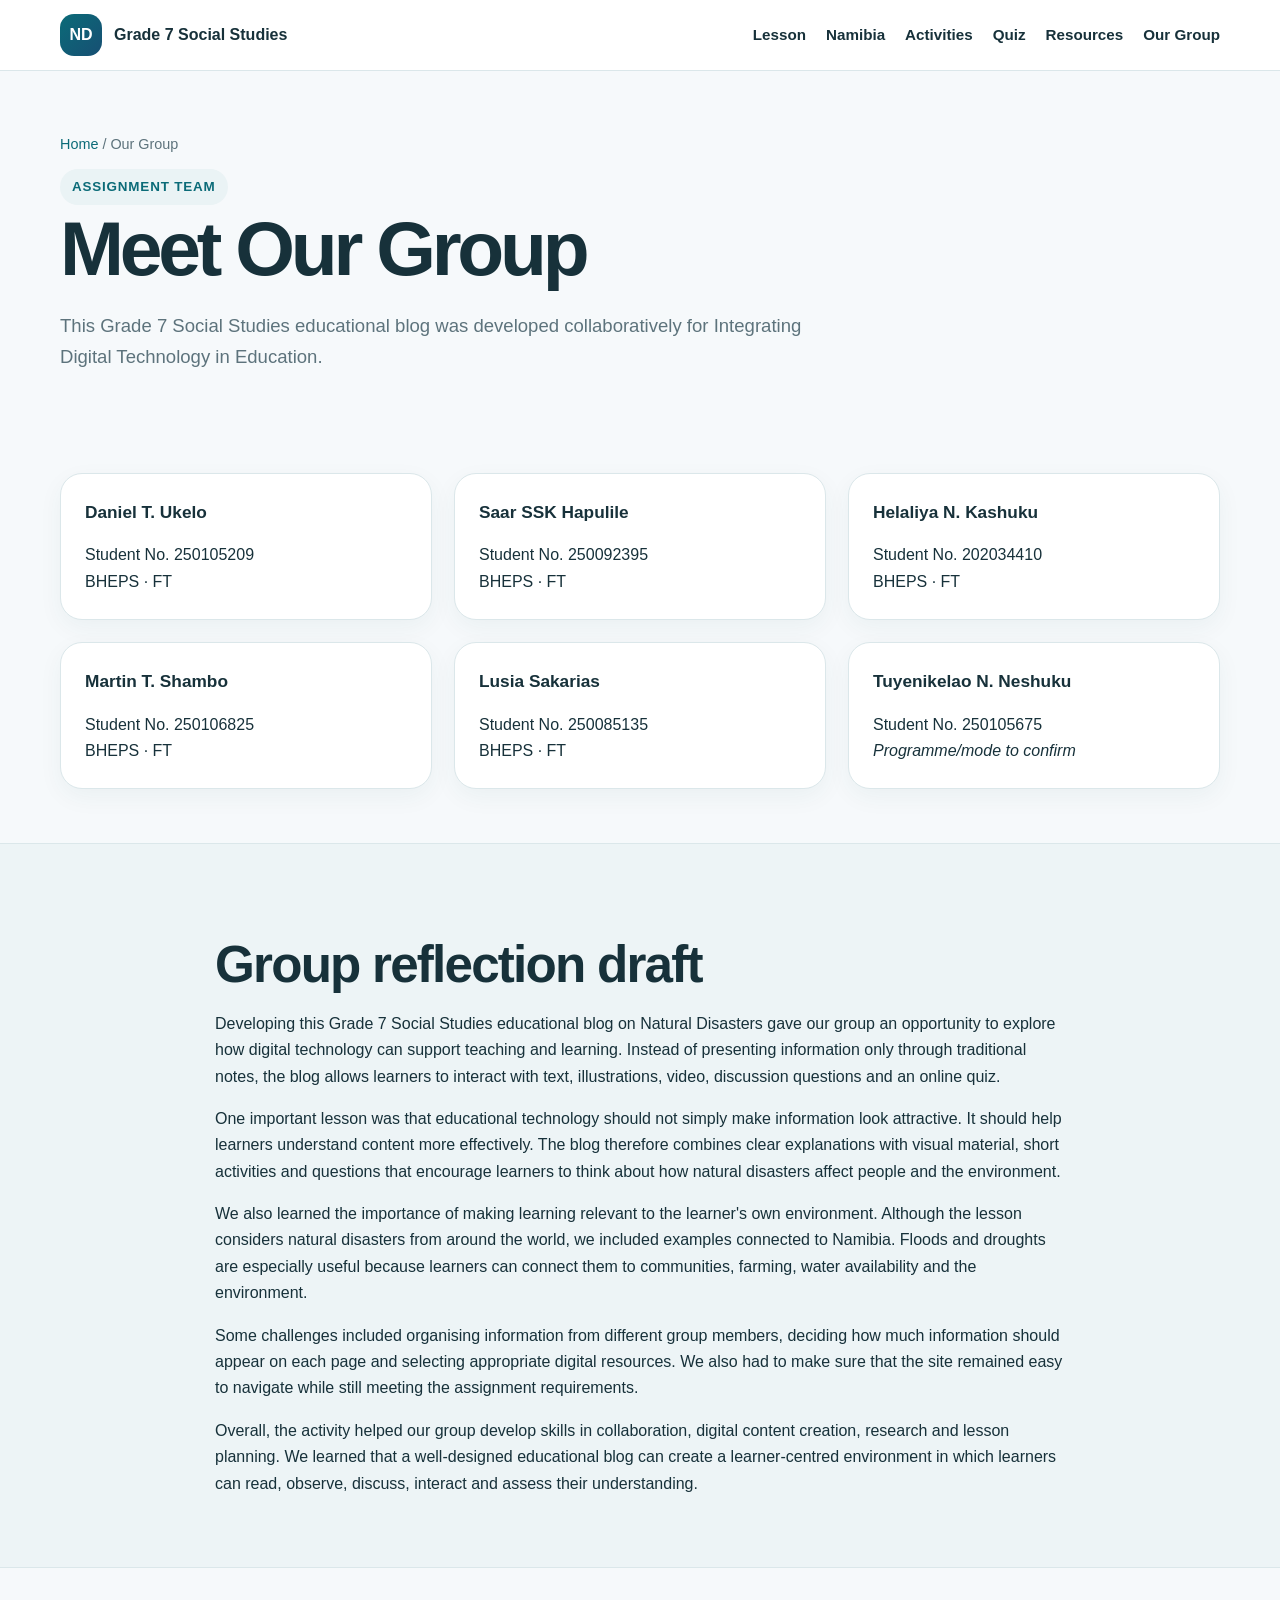
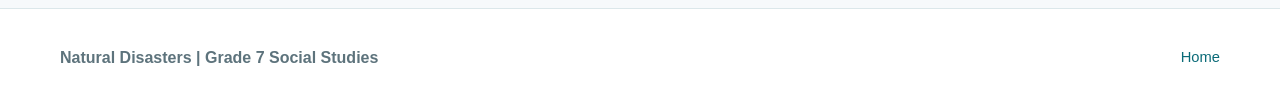
==== group.html @ 61c07725 "Grade 7 Natural Disasters educational site Co-Authored-By: Claude Opus 5.5 <noreply@anthropic.com>" ====
<!doctype html><html lang="en"><head><meta charset="utf-8"><meta name="viewport" content="width=device-width,initial-scale=1"><title>Our Group | Natural Disasters</title><link rel="stylesheet" href="styles.css"></head><body>
<header class="nav"><div class="wrap nav-inner"><a class="brand" href="index.html"><span class="logo">ND</span><span>Grade 7 Social Studies</span></a><nav class="menu"><a href="lesson.html">Lesson</a><a href="namibia.html">Namibia</a><a href="activities.html">Activities</a><a href="quiz.html">Quiz</a><a href="resources.html">Resources</a><a href="group.html">Our Group</a></nav></div></header>
<main><section class="page-hero"><div class="wrap"><div class="breadcrumbs"><a href="index.html">Home</a> / Our Group</div><span class="kicker">Assignment team</span><h1>Meet Our Group</h1><p class="lead">This Grade 7 Social Studies educational blog was developed collaboratively for Integrating Digital Technology in Education.</p></div></section>
<section class="section"><div class="wrap grid"><div class="card group-card"><strong>Daniel T. Ukelo</strong><p>Student No. 250105209<br>BHEPS · FT</p></div><div class="card group-card"><strong>Saar SSK Hapulile</strong><p>Student No. 250092395<br>BHEPS · FT</p></div><div class="card group-card"><strong>Helaliya N. Kashuku</strong><p>Student No. 202034410<br>BHEPS · FT</p></div><div class="card group-card"><strong>Martin T. Shambo</strong><p>Student No. 250106825<br>BHEPS · FT</p></div><div class="card group-card"><strong>Lusia Sakarias</strong><p>Student No. 250085135<br>BHEPS · FT</p></div><div class="card group-card"><strong>Tuyenikelao N. Neshuku</strong><p>Student No. 250105675<br><em>Programme/mode to confirm</em></p></div></div></section>
<section class="section alt"><div class="wrap content"><h2>Group reflection draft</h2><p>Developing this Grade 7 Social Studies educational blog on Natural Disasters gave our group an opportunity to explore how digital technology can support teaching and learning. Instead of presenting information only through traditional notes, the blog allows learners to interact with text, illustrations, video, discussion questions and an online quiz.</p><p>One important lesson was that educational technology should not simply make information look attractive. It should help learners understand content more effectively. The blog therefore combines clear explanations with visual material, short activities and questions that encourage learners to think about how natural disasters affect people and the environment.</p><p>We also learned the importance of making learning relevant to the learner's own environment. Although the lesson considers natural disasters from around the world, we included examples connected to Namibia. Floods and droughts are especially useful because learners can connect them to communities, farming, water availability and the environment.</p><p>Some challenges included organising information from different group members, deciding how much information should appear on each page and selecting appropriate digital resources. We also had to make sure that the site remained easy to navigate while still meeting the assignment requirements.</p><p>Overall, the activity helped our group develop skills in collaboration, digital content creation, research and lesson planning. We learned that a well-designed educational blog can create a learner-centred environment in which learners can read, observe, discuss, interact and assess their understanding.</p></div></section></main>
<footer class="footer"><div class="wrap footer-grid"><div><strong>Natural Disasters | Grade 7 Social Studies</strong></div><div class="small"><a href="index.html">Home</a></div></div></footer></body></html>
---- styles.css ----
:root{
  --bg:#f6f9fb;
  --surface:#ffffff;
  --ink:#17313a;
  --muted:#5d737c;
  --brand:#0b6b78;
  --brand-2:#174f73;
  --accent:#e39a39;
  --soft:#eaf3f5;
  --line:#dbe7ea;
  --shadow:0 16px 40px rgba(25,70,82,.10);
  --radius:22px;
}
*{box-sizing:border-box}
html{scroll-behavior:smooth}
body{margin:0;font-family:Inter,Arial,Helvetica,sans-serif;background:var(--bg);color:var(--ink);line-height:1.65}
a{color:var(--brand);text-decoration:none}
a:hover{text-decoration:underline}
img,svg{max-width:100%;display:block}
.wrap{width:min(1160px,92%);margin:auto}
.nav{position:sticky;top:0;z-index:20;background:rgba(255,255,255,.95);backdrop-filter:blur(10px);border-bottom:1px solid var(--line)}
.nav-inner{display:flex;align-items:center;justify-content:space-between;gap:24px;padding:14px 0}
.brand{display:flex;align-items:center;gap:12px;font-weight:800;color:var(--ink)}
.logo{width:42px;height:42px;border-radius:14px;background:linear-gradient(135deg,var(--brand),var(--brand-2));display:grid;place-items:center;color:white;font-weight:900}
.menu{display:flex;gap:20px;flex-wrap:wrap;font-size:.95rem}
.menu a{color:var(--ink);font-weight:650}
.hero{padding:74px 0 44px}
.hero-grid{display:grid;grid-template-columns:1.08fr .92fr;gap:42px;align-items:center}
.kicker{display:inline-flex;gap:8px;align-items:center;padding:7px 12px;border-radius:999px;background:var(--soft);color:var(--brand);font-weight:800;font-size:.84rem;text-transform:uppercase;letter-spacing:.06em}
h1,h2,h3{line-height:1.14;margin:0 0 16px}
h1{font-size:clamp(2.6rem,6vw,5.7rem);letter-spacing:-.055em}
h2{font-size:clamp(2rem,4vw,3.3rem);letter-spacing:-.035em}
h3{font-size:1.25rem}
.lead{font-size:1.16rem;color:var(--muted);max-width:760px}
.cta-row{display:flex;gap:12px;flex-wrap:wrap;margin-top:26px}.btn{display:inline-flex;align-items:center;justify-content:center;padding:13px 18px;border-radius:14px;font-weight:800;border:1px solid transparent}.btn-primary{background:var(--brand);color:#fff}.btn-secondary{background:#fff;border-color:var(--line);color:var(--ink)}
.hero-art{background:linear-gradient(145deg,#dfeff2,#fff 55%,#f7e5c9);border:1px solid var(--line);border-radius:32px;padding:28px;box-shadow:var(--shadow)}
.section{padding:54px 0}.section.alt{background:#edf4f6;border-top:1px solid var(--line);border-bottom:1px solid var(--line)}
.grid{display:grid;grid-template-columns:repeat(3,1fr);gap:22px}.grid.two{grid-template-columns:repeat(2,1fr)}.grid.five{grid-template-columns:repeat(5,1fr)}
.card{background:var(--surface);border:1px solid var(--line);border-radius:var(--radius);padding:24px;box-shadow:0 8px 24px rgba(25,70,82,.05)}
.card p:last-child{margin-bottom:0}.iconbox{height:170px;border-radius:18px;background:linear-gradient(135deg,#edf5f6,#fff);display:grid;place-items:center;margin-bottom:18px;border:1px solid var(--line);overflow:hidden}
.badge{display:inline-block;padding:6px 10px;border-radius:999px;background:#edf5f6;color:var(--brand);font-size:.8rem;font-weight:800;margin-bottom:10px}
.stats{display:grid;grid-template-columns:repeat(3,1fr);gap:16px;margin-top:24px}.stat{background:#fff;border:1px solid var(--line);padding:18px;border-radius:18px}.stat strong{display:block;font-size:1.55rem}
.note{border-left:4px solid var(--accent);background:#fff7ea;padding:18px 20px;border-radius:14px;margin:20px 0}.namibia{border-left-color:var(--brand);background:#eef8fa}
.table-wrap{overflow-x:auto}.table{width:100%;border-collapse:collapse;background:#fff;border-radius:18px;overflow:hidden}.table th,.table td{padding:14px 16px;border-bottom:1px solid var(--line);vertical-align:top}.table th{background:#edf4f6;text-align:left}
.figure{background:#fff;border:1px solid var(--line);border-radius:22px;padding:18px}.figure figcaption{color:var(--muted);font-size:.9rem;margin-top:10px}
.quiz-q{margin-bottom:26px;padding-bottom:22px;border-bottom:1px solid var(--line)}.quiz-q label{display:block;margin:8px 0}.quiz-q input{margin-right:8px}.quiz-result{display:none;margin-top:18px;padding:18px;border-radius:16px;background:#eaf7ef;border:1px solid #bddfca;font-weight:800}
.footer{padding:36px 0;border-top:1px solid var(--line);background:#fff;color:var(--muted);margin-top:40px}.footer-grid{display:flex;justify-content:space-between;gap:24px;flex-wrap:wrap}
.page-hero{padding:62px 0 28px}.breadcrumbs{font-size:.9rem;color:var(--muted);margin-bottom:12px}.content{max-width:850px}.content h2{margin-top:38px}.content h3{margin-top:28px}.content ul{padding-left:22px}
.group-card strong{font-size:1.08rem}.small{font-size:.92rem;color:var(--muted)}
@media(max-width:920px){.hero-grid,.grid,.grid.two,.grid.five,.stats{grid-template-columns:1fr 1fr}.menu{display:none}h1{font-size:3.4rem}}
@media(max-width:640px){.hero-grid,.grid,.grid.two,.grid.five,.stats{grid-template-columns:1fr}.hero{padding-top:42px}.hero-art{order:-1}.wrap{width:min(94%,1160px)}.section{padding:40px 0}h1{font-size:2.7rem}}
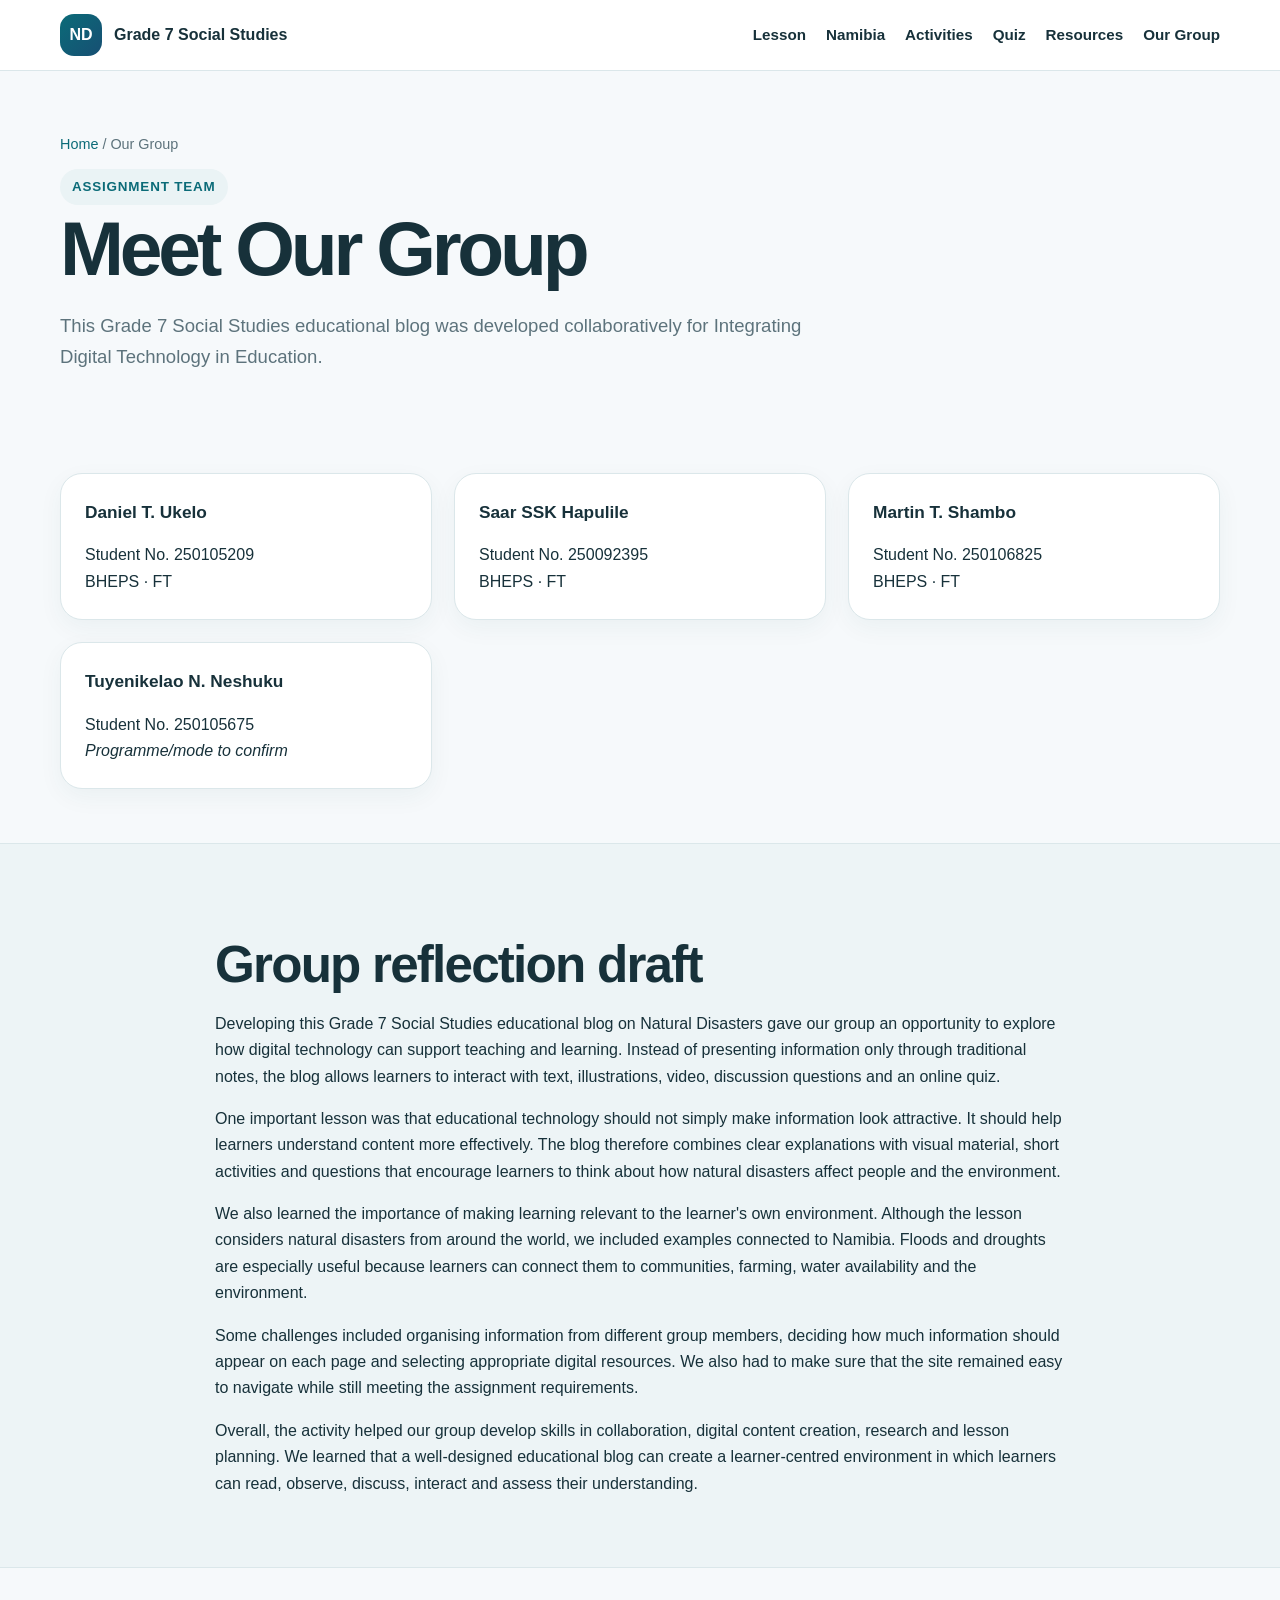
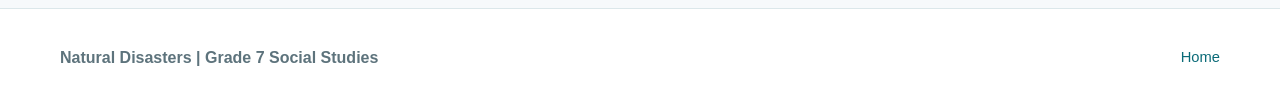
==== commit 3ab5a6b9: "Remove Helaliya N. Kashuku and Lusia Sakarias from group page Co-Authored-By: Claude Opus 5.5 <norep" ====
--- a/group.html
+++ b/group.html
@@ -1,6 +1,6 @@
 <!doctype html><html lang="en"><head><meta charset="utf-8"><meta name="viewport" content="width=device-width,initial-scale=1"><title>Our Group | Natural Disasters</title><link rel="stylesheet" href="styles.css"></head><body>
 <header class="nav"><div class="wrap nav-inner"><a class="brand" href="index.html"><span class="logo">ND</span><span>Grade 7 Social Studies</span></a><nav class="menu"><a href="lesson.html">Lesson</a><a href="namibia.html">Namibia</a><a href="activities.html">Activities</a><a href="quiz.html">Quiz</a><a href="resources.html">Resources</a><a href="group.html">Our Group</a></nav></div></header>
 <main><section class="page-hero"><div class="wrap"><div class="breadcrumbs"><a href="index.html">Home</a> / Our Group</div><span class="kicker">Assignment team</span><h1>Meet Our Group</h1><p class="lead">This Grade 7 Social Studies educational blog was developed collaboratively for Integrating Digital Technology in Education.</p></div></section>
-<section class="section"><div class="wrap grid"><div class="card group-card"><strong>Daniel T. Ukelo</strong><p>Student No. 250105209<br>BHEPS · FT</p></div><div class="card group-card"><strong>Saar SSK Hapulile</strong><p>Student No. 250092395<br>BHEPS · FT</p></div><div class="card group-card"><strong>Helaliya N. Kashuku</strong><p>Student No. 202034410<br>BHEPS · FT</p></div><div class="card group-card"><strong>Martin T. Shambo</strong><p>Student No. 250106825<br>BHEPS · FT</p></div><div class="card group-card"><strong>Lusia Sakarias</strong><p>Student No. 250085135<br>BHEPS · FT</p></div><div class="card group-card"><strong>Tuyenikelao N. Neshuku</strong><p>Student No. 250105675<br><em>Programme/mode to confirm</em></p></div></div></section>
+<section class="section"><div class="wrap grid"><div class="card group-card"><strong>Daniel T. Ukelo</strong><p>Student No. 250105209<br>BHEPS · FT</p></div><div class="card group-card"><strong>Saar SSK Hapulile</strong><p>Student No. 250092395<br>BHEPS · FT</p></div><div class="card group-card"><strong>Martin T. Shambo</strong><p>Student No. 250106825<br>BHEPS · FT</p></div><div class="card group-card"><strong>Tuyenikelao N. Neshuku</strong><p>Student No. 250105675<br><em>Programme/mode to confirm</em></p></div></div></section>
 <section class="section alt"><div class="wrap content"><h2>Group reflection draft</h2><p>Developing this Grade 7 Social Studies educational blog on Natural Disasters gave our group an opportunity to explore how digital technology can support teaching and learning. Instead of presenting information only through traditional notes, the blog allows learners to interact with text, illustrations, video, discussion questions and an online quiz.</p><p>One important lesson was that educational technology should not simply make information look attractive. It should help learners understand content more effectively. The blog therefore combines clear explanations with visual material, short activities and questions that encourage learners to think about how natural disasters affect people and the environment.</p><p>We also learned the importance of making learning relevant to the learner's own environment. Although the lesson considers natural disasters from around the world, we included examples connected to Namibia. Floods and droughts are especially useful because learners can connect them to communities, farming, water availability and the environment.</p><p>Some challenges included organising information from different group members, deciding how much information should appear on each page and selecting appropriate digital resources. We also had to make sure that the site remained easy to navigate while still meeting the assignment requirements.</p><p>Overall, the activity helped our group develop skills in collaboration, digital content creation, research and lesson planning. We learned that a well-designed educational blog can create a learner-centred environment in which learners can read, observe, discuss, interact and assess their understanding.</p></div></section></main>
 <footer class="footer"><div class="wrap footer-grid"><div><strong>Natural Disasters | Grade 7 Social Studies</strong></div><div class="small"><a href="index.html">Home</a></div></div></footer></body></html>
--- a/styles.css
+++ b/styles.css
@@ -49,3 +49,12 @@
 .group-card strong{font-size:1.08rem}.small{font-size:.92rem;color:var(--muted)}
 @media(max-width:920px){.hero-grid,.grid,.grid.two,.grid.five,.stats{grid-template-columns:1fr 1fr}.menu{display:none}h1{font-size:3.4rem}}
 @media(max-width:640px){.hero-grid,.grid,.grid.two,.grid.five,.stats{grid-template-columns:1fr}.hero{padding-top:42px}.hero-art{order:-1}.wrap{width:min(94%,1160px)}.section{padding:40px 0}h1{font-size:2.7rem}}
+
+/* Embedded lesson photography */
+.photo-grid{display:grid;grid-template-columns:repeat(2,minmax(0,1fr));gap:18px;margin:22px 0 26px}
+.photo-figure{padding:12px;overflow:hidden}
+.lesson-photo{width:100%;height:290px;object-fit:cover;border-radius:15px}
+.photo-hero{padding:0;overflow:hidden;position:relative;min-height:420px}
+.photo-hero>img{width:100%;height:440px;object-fit:cover}
+.hero-caption{position:absolute;left:18px;right:18px;bottom:18px;background:rgba(10,39,48,.82);color:white;padding:13px 16px;border-radius:14px;font-size:.92rem;backdrop-filter:blur(5px)}
+@media(max-width:640px){.photo-grid{grid-template-columns:1fr}.lesson-photo{height:240px}.photo-hero>img{height:330px}.photo-hero{min-height:0}}
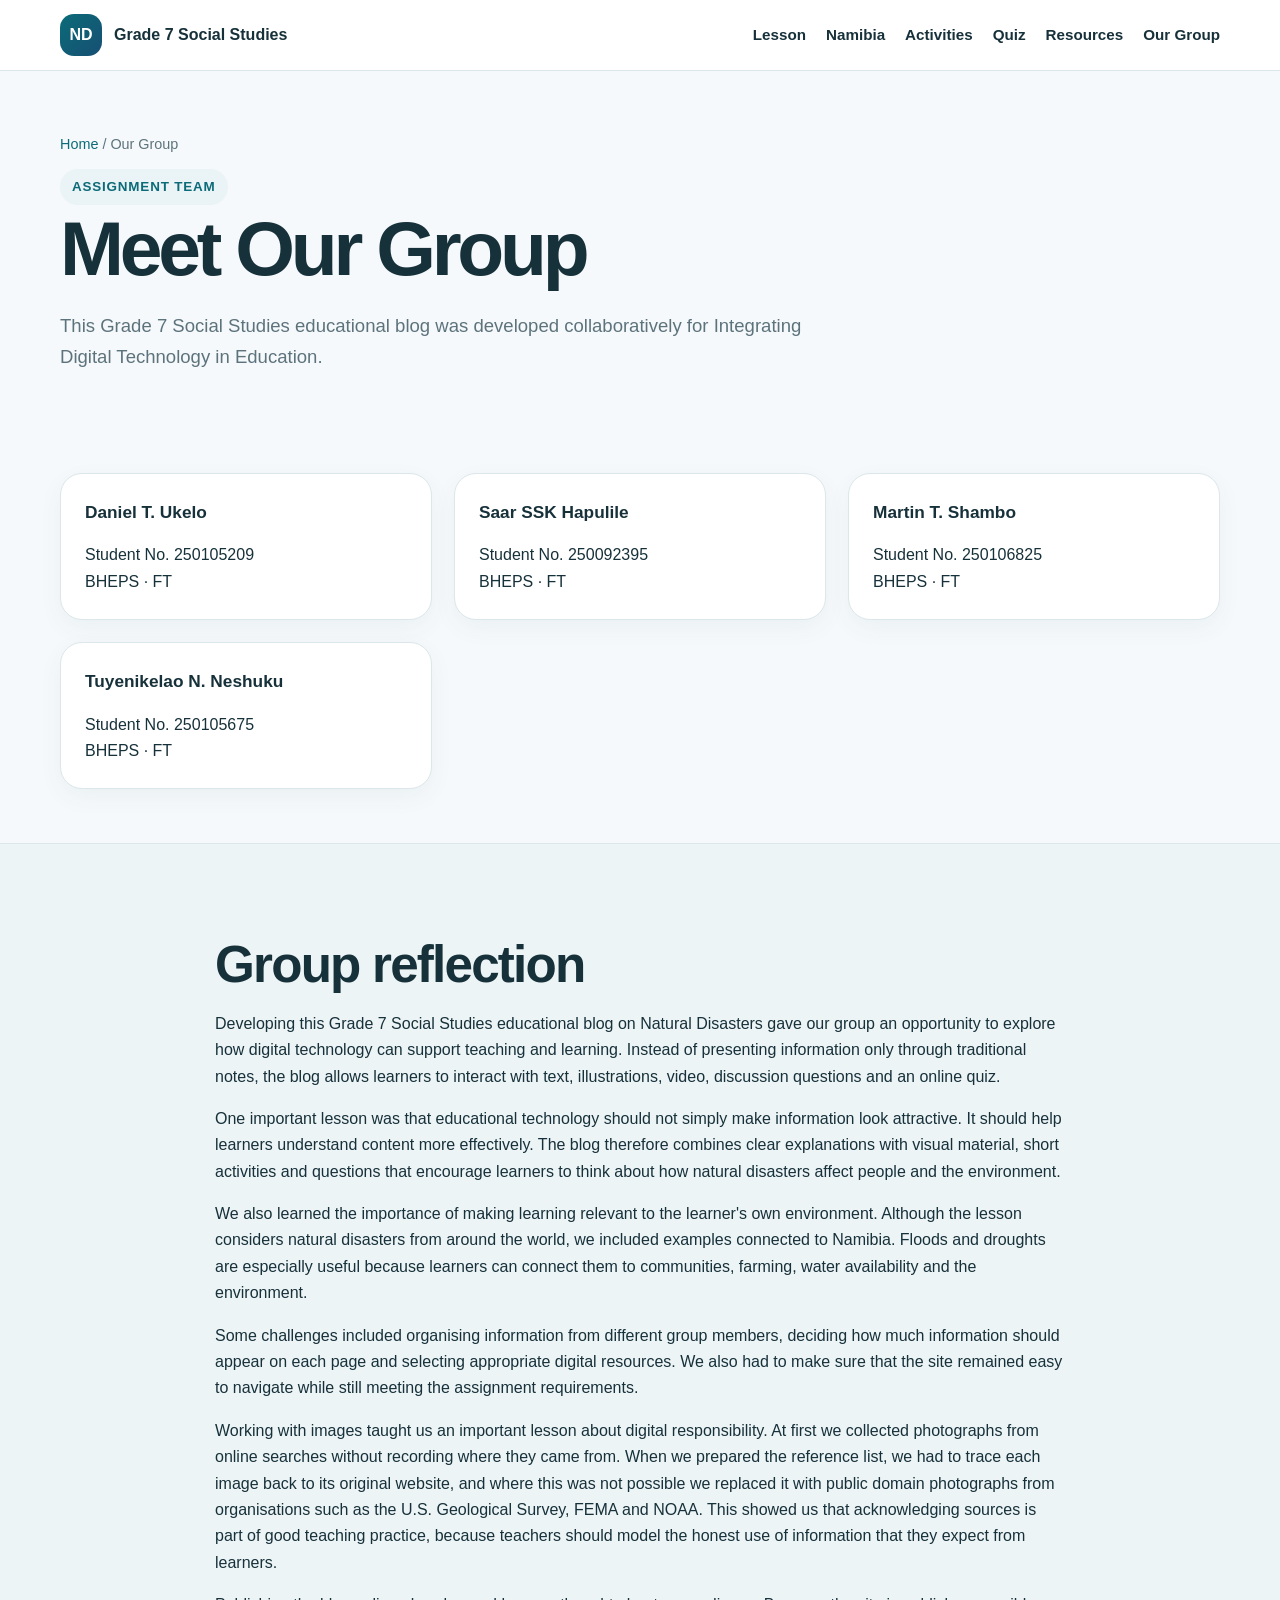
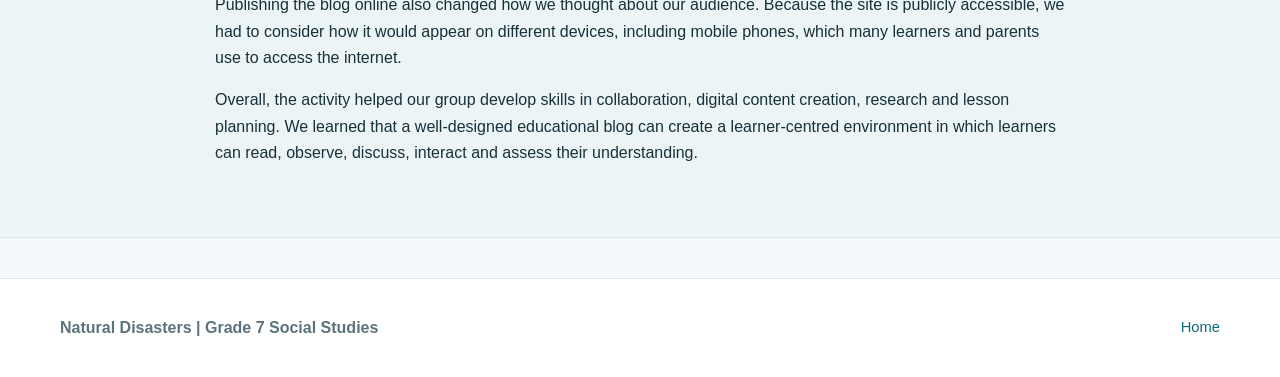
==== commit ff5440ec: "Add image sources, APA references, homepage credits and full reflection Replace three untraceable ph" ====
--- a/group.html
+++ b/group.html
@@ -1,6 +1,6 @@
 <!doctype html><html lang="en"><head><meta charset="utf-8"><meta name="viewport" content="width=device-width,initial-scale=1"><title>Our Group | Natural Disasters</title><link rel="stylesheet" href="styles.css"></head><body>
 <header class="nav"><div class="wrap nav-inner"><a class="brand" href="index.html"><span class="logo">ND</span><span>Grade 7 Social Studies</span></a><nav class="menu"><a href="lesson.html">Lesson</a><a href="namibia.html">Namibia</a><a href="activities.html">Activities</a><a href="quiz.html">Quiz</a><a href="resources.html">Resources</a><a href="group.html">Our Group</a></nav></div></header>
 <main><section class="page-hero"><div class="wrap"><div class="breadcrumbs"><a href="index.html">Home</a> / Our Group</div><span class="kicker">Assignment team</span><h1>Meet Our Group</h1><p class="lead">This Grade 7 Social Studies educational blog was developed collaboratively for Integrating Digital Technology in Education.</p></div></section>
-<section class="section"><div class="wrap grid"><div class="card group-card"><strong>Daniel T. Ukelo</strong><p>Student No. 250105209<br>BHEPS · FT</p></div><div class="card group-card"><strong>Saar SSK Hapulile</strong><p>Student No. 250092395<br>BHEPS · FT</p></div><div class="card group-card"><strong>Martin T. Shambo</strong><p>Student No. 250106825<br>BHEPS · FT</p></div><div class="card group-card"><strong>Tuyenikelao N. Neshuku</strong><p>Student No. 250105675<br><em>Programme/mode to confirm</em></p></div></div></section>
-<section class="section alt"><div class="wrap content"><h2>Group reflection draft</h2><p>Developing this Grade 7 Social Studies educational blog on Natural Disasters gave our group an opportunity to explore how digital technology can support teaching and learning. Instead of presenting information only through traditional notes, the blog allows learners to interact with text, illustrations, video, discussion questions and an online quiz.</p><p>One important lesson was that educational technology should not simply make information look attractive. It should help learners understand content more effectively. The blog therefore combines clear explanations with visual material, short activities and questions that encourage learners to think about how natural disasters affect people and the environment.</p><p>We also learned the importance of making learning relevant to the learner's own environment. Although the lesson considers natural disasters from around the world, we included examples connected to Namibia. Floods and droughts are especially useful because learners can connect them to communities, farming, water availability and the environment.</p><p>Some challenges included organising information from different group members, deciding how much information should appear on each page and selecting appropriate digital resources. We also had to make sure that the site remained easy to navigate while still meeting the assignment requirements.</p><p>Overall, the activity helped our group develop skills in collaboration, digital content creation, research and lesson planning. We learned that a well-designed educational blog can create a learner-centred environment in which learners can read, observe, discuss, interact and assess their understanding.</p></div></section></main>
+<section class="section"><div class="wrap grid"><div class="card group-card"><strong>Daniel T. Ukelo</strong><p>Student No. 250105209<br>BHEPS · FT</p></div><div class="card group-card"><strong>Saar SSK Hapulile</strong><p>Student No. 250092395<br>BHEPS · FT</p></div><div class="card group-card"><strong>Martin T. Shambo</strong><p>Student No. 250106825<br>BHEPS · FT</p></div><div class="card group-card"><strong>Tuyenikelao N. Neshuku</strong><p>Student No. 250105675<br>BHEPS · FT</p></div></div></section>
+<section class="section alt"><div class="wrap content"><h2>Group reflection</h2><p>Developing this Grade 7 Social Studies educational blog on Natural Disasters gave our group an opportunity to explore how digital technology can support teaching and learning. Instead of presenting information only through traditional notes, the blog allows learners to interact with text, illustrations, video, discussion questions and an online quiz.</p><p>One important lesson was that educational technology should not simply make information look attractive. It should help learners understand content more effectively. The blog therefore combines clear explanations with visual material, short activities and questions that encourage learners to think about how natural disasters affect people and the environment.</p><p>We also learned the importance of making learning relevant to the learner's own environment. Although the lesson considers natural disasters from around the world, we included examples connected to Namibia. Floods and droughts are especially useful because learners can connect them to communities, farming, water availability and the environment.</p><p>Some challenges included organising information from different group members, deciding how much information should appear on each page and selecting appropriate digital resources. We also had to make sure that the site remained easy to navigate while still meeting the assignment requirements.</p><p>Working with images taught us an important lesson about digital responsibility. At first we collected photographs from online searches without recording where they came from. When we prepared the reference list, we had to trace each image back to its original website, and where this was not possible we replaced it with public domain photographs from organisations such as the U.S. Geological Survey, FEMA and NOAA. This showed us that acknowledging sources is part of good teaching practice, because teachers should model the honest use of information that they expect from learners.</p><p>Publishing the blog online also changed how we thought about our audience. Because the site is publicly accessible, we had to consider how it would appear on different devices, including mobile phones, which many learners and parents use to access the internet.</p><p>Overall, the activity helped our group develop skills in collaboration, digital content creation, research and lesson planning. We learned that a well-designed educational blog can create a learner-centred environment in which learners can read, observe, discuss, interact and assess their understanding.</p></div></section></main>
 <footer class="footer"><div class="wrap footer-grid"><div><strong>Natural Disasters | Grade 7 Social Studies</strong></div><div class="small"><a href="index.html">Home</a></div></div></footer></body></html>
